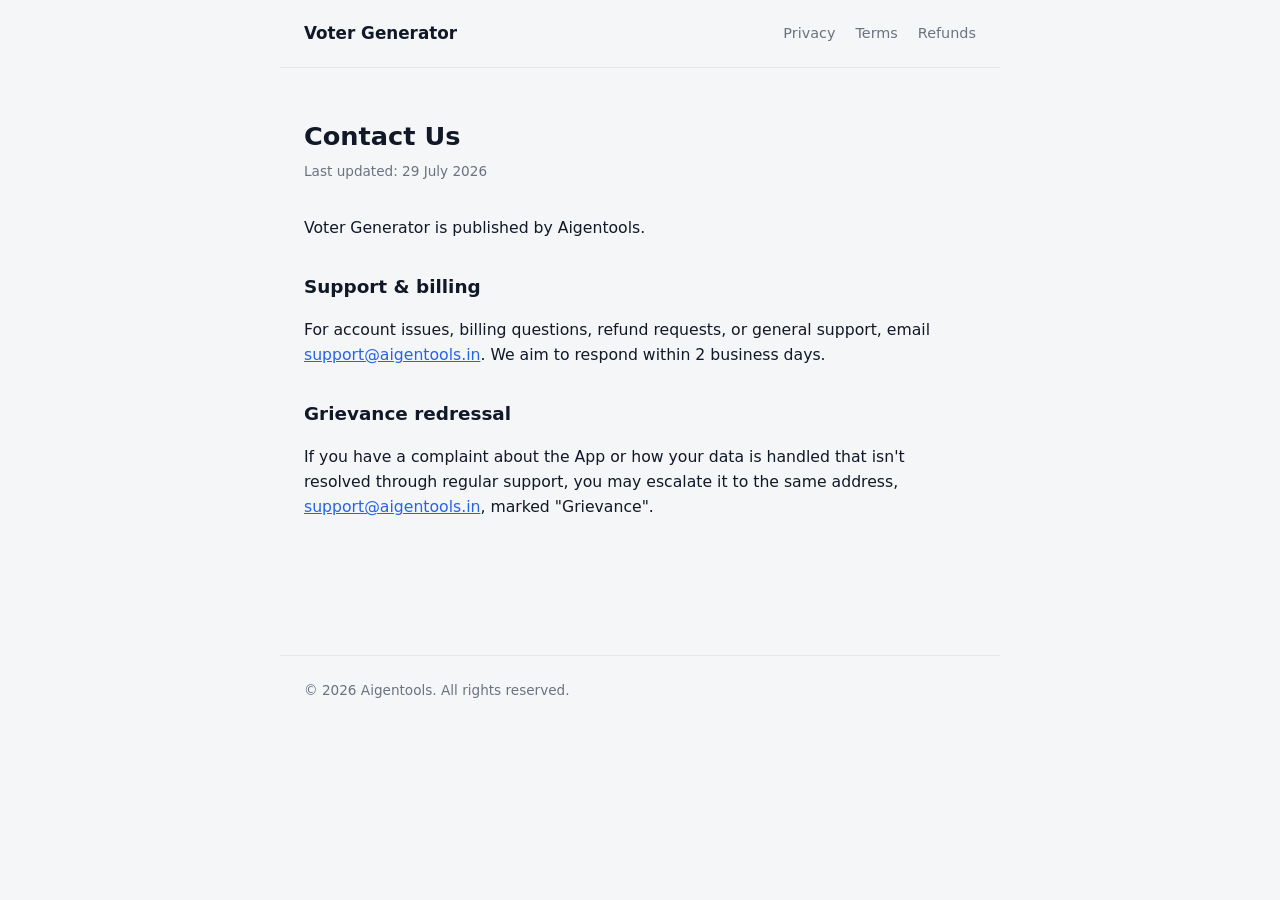
==== legal/contact-us.html @ 282017af "Add privacy policy, terms, refund policy, and contact page Static site for Voter Generator (publishe" ====
<!doctype html>
<html lang="en">
<head>
  <meta charset="utf-8" />
  <meta name="viewport" content="width=device-width, initial-scale=1" />
  <title>Contact Us — Voter Generator</title>
  <link rel="stylesheet" href="../style.css" />
</head>
<body>
  <nav class="top">
    <a class="brand" href="../index.html">Voter Generator</a>
    <div class="links">
      <a href="privacy-policy.html">Privacy</a>
      <a href="terms-of-service.html">Terms</a>
      <a href="refund-policy.html">Refunds</a>
    </div>
  </nav>

  <main class="wrap">
    <h1>Contact Us</h1>
    <p class="updated">Last updated: 29 July 2026</p>

    <p>Voter Generator is published by Aigentools.</p>

    <h2>Support &amp; billing</h2>
    <p>
      For account issues, billing questions, refund requests, or general
      support, email
      <a href="mailto:support@aigentools.in">support@aigentools.in</a>.
      We aim to respond within 2 business days.
    </p>

    <h2>Grievance redressal</h2>
    <p>
      If you have a complaint about the App or how your data is handled
      that isn't resolved through regular support, you may escalate it to
      the same address,
      <a href="mailto:support@aigentools.in">support@aigentools.in</a>,
      marked "Grievance".
    </p>
  </main>

  <footer class="legal-footer">
    &copy; <span id="year"></span> Aigentools. All rights reserved.
  </footer>
  <script>
    document.getElementById("year").textContent = new Date().getFullYear();
  </script>
</body>
</html>
---- style.css ----
:root {
  color-scheme: light dark;
  --bg: #f5f6f8;
  --surface: #ffffff;
  --border: #e5e7eb;
  --text: #111827;
  --text-muted: #6b7280;
  --accent: #2563eb;
}

@media (prefers-color-scheme: dark) {
  :root {
    --bg: #0f1115;
    --surface: #171a21;
    --border: #272c37;
    --text: #e5e7eb;
    --text-muted: #9aa3b2;
    --accent: #60a5fa;
  }
}

* {
  box-sizing: border-box;
}

body {
  margin: 0;
  background: var(--bg);
  color: var(--text);
  font-family: -apple-system, BlinkMacSystemFont, "Segoe UI", system-ui, sans-serif;
  line-height: 1.6;
}

.wrap {
  max-width: 720px;
  margin: 0 auto;
  padding: 48px 24px 80px;
}

nav.top {
  display: flex;
  align-items: center;
  justify-content: space-between;
  max-width: 720px;
  margin: 0 auto;
  padding: 20px 24px;
  border-bottom: 1px solid var(--border);
}

nav.top .brand {
  font-weight: 700;
  font-size: 1.05rem;
  color: var(--text);
  text-decoration: none;
}

nav.top .links {
  display: flex;
  gap: 20px;
}

nav.top .links a {
  color: var(--text-muted);
  text-decoration: none;
  font-size: 0.9rem;
}

nav.top .links a:hover {
  color: var(--accent);
}

h1 {
  font-size: 1.6rem;
  margin: 0 0 4px;
}

.updated {
  color: var(--text-muted);
  font-size: 0.85rem;
  margin: 0 0 32px;
}

h2 {
  font-size: 1.15rem;
  margin: 32px 0 8px;
}

p, li {
  color: var(--text);
  font-size: 0.98rem;
}

ul {
  padding-left: 22px;
}

a {
  color: var(--accent);
}

.card-grid {
  display: grid;
  grid-template-columns: repeat(auto-fill, minmax(220px, 1fr));
  gap: 16px;
  margin-top: 24px;
}

.card-link {
  display: block;
  padding: 20px;
  background: var(--surface);
  border: 1px solid var(--border);
  border-radius: 10px;
  text-decoration: none;
  color: var(--text);
}

.card-link strong {
  display: block;
  margin-bottom: 4px;
  font-size: 1rem;
}

.card-link span {
  color: var(--text-muted);
  font-size: 0.85rem;
}

.card-link:hover {
  border-color: var(--accent);
}

footer.legal-footer {
  max-width: 720px;
  margin: 40px auto 0;
  padding: 24px;
  border-top: 1px solid var(--border);
  color: var(--text-muted);
  font-size: 0.85rem;
}
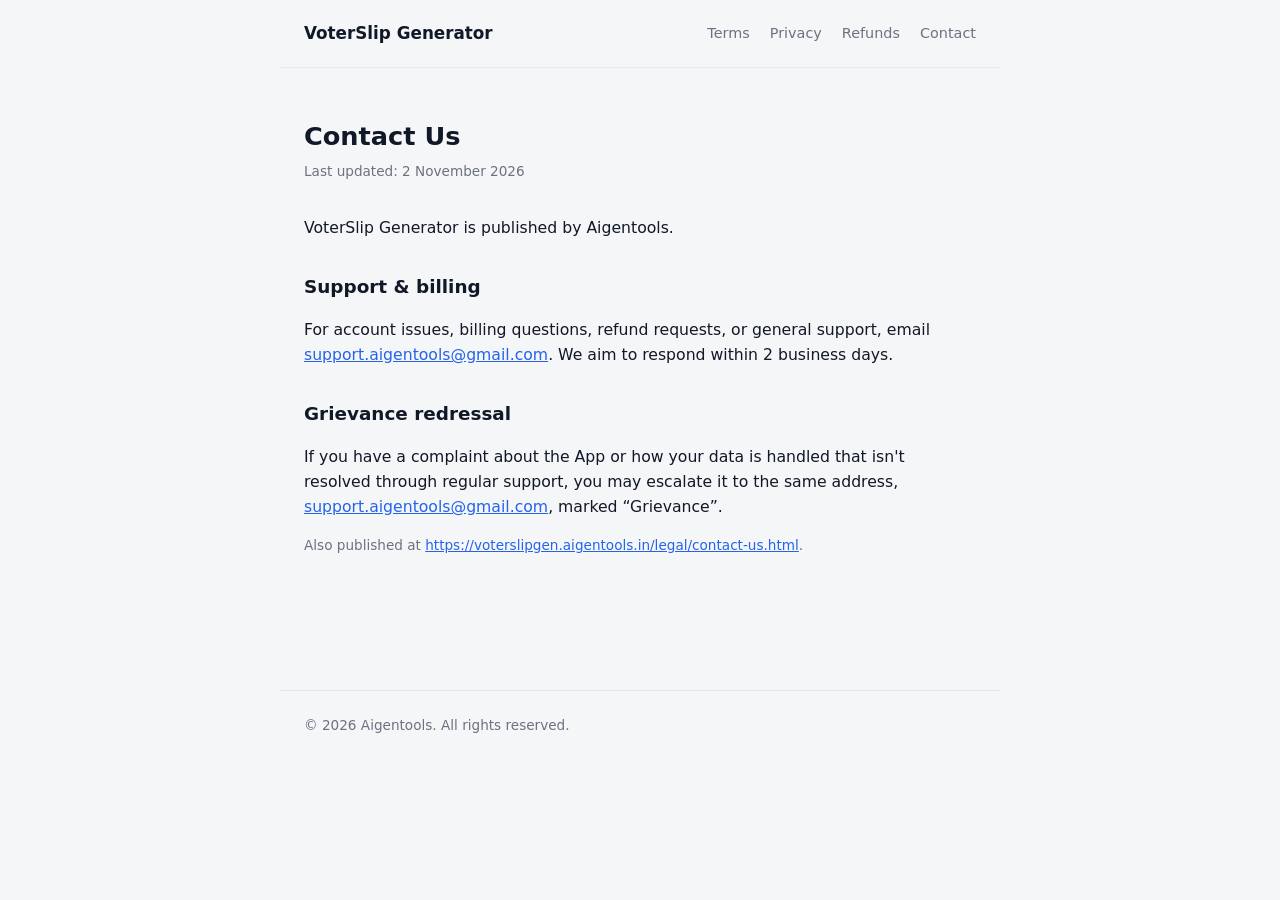
==== commit b9d9377b: "Regenerate from legal/ (terms version 2026-11-02) Every file here is now generated by legal/build.py" ====
--- a/legal/contact-us.html
+++ b/legal/contact-us.html
@@ -3,30 +3,29 @@
 <head>
   <meta charset="utf-8" />
   <meta name="viewport" content="width=device-width, initial-scale=1" />
-  <title>Contact Us — Voter Generator</title>
+  <title>Contact Us — VoterSlip Generator</title>
+  <meta name="description" content="How to contact Aigentools about VoterSlip Generator." />
+  <link rel="canonical" href="https://voterslipgen.aigentools.in/legal/contact-us.html" />
   <link rel="stylesheet" href="../style.css" />
 </head>
 <body>
+  <!-- GENERATED by legal/build.py in mjogdand/voterslip-desktop-app from legal/. Do not edit here:
+       edit legal/ there and run legal/publish-legal-site.sh. -->
   <nav class="top">
-    <a class="brand" href="../index.html">Voter Generator</a>
-    <div class="links">
-      <a href="privacy-policy.html">Privacy</a>
-      <a href="terms-of-service.html">Terms</a>
-      <a href="refund-policy.html">Refunds</a>
-    </div>
+    <a class="brand" href="../index.html">VoterSlip Generator</a>
+    <div class="links"><a href="../legal/terms-of-service.html">Terms</a><a href="../legal/privacy-policy.html">Privacy</a><a href="../legal/refund-policy.html">Refunds</a><a href="../legal/contact-us.html">Contact</a></div>
   </nav>
 
   <main class="wrap">
     <h1>Contact Us</h1>
-    <p class="updated">Last updated: 29 July 2026</p>
+    <p class="updated">Last updated: 2 November 2026</p>
 
-    <p>Voter Generator is published by Aigentools.</p>
+    <p>VoterSlip Generator is published by Aigentools.</p>
 
     <h2>Support &amp; billing</h2>
     <p>
       For account issues, billing questions, refund requests, or general
-      support, email
-      <a href="mailto:support@aigentools.in">support@aigentools.in</a>.
+      support, email <a href="mailto:support.aigentools@gmail.com">support.aigentools@gmail.com</a>.
       We aim to respond within 2 business days.
     </p>
 
@@ -34,10 +33,11 @@
     <p>
       If you have a complaint about the App or how your data is handled
       that isn't resolved through regular support, you may escalate it to
-      the same address,
-      <a href="mailto:support@aigentools.in">support@aigentools.in</a>,
-      marked "Grievance".
+      the same address, <a href="mailto:support.aigentools@gmail.com">support.aigentools@gmail.com</a>, marked
+      &ldquo;Grievance&rdquo;.
     </p>
+
+    <p class="site-note">Also published at <a href="https://voterslipgen.aigentools.in/legal/contact-us.html">https://voterslipgen.aigentools.in/legal/contact-us.html</a>.</p>
   </main>
 
   <footer class="legal-footer">
--- a/style.css
+++ b/style.css
@@ -1,3 +1,6 @@
+/* legal.aigentools.in stylesheet. Source of truth: legal/legal-site.css in mjogdand/voterslip-desktop-app;
+   published by legal/publish-legal-site.sh. Do not edit the copy in voter-generator-legal. */
+
 :root {
   color-scheme: light dark;
   --bg: #f5f6f8;
@@ -138,3 +141,59 @@
   color: var(--text-muted);
   font-size: 0.85rem;
 }
+
+nav.top .links {
+  flex-wrap: wrap;
+  justify-content: flex-end;
+  row-gap: 4px;
+}
+
+ol {
+  padding-left: 24px;
+}
+
+h3 {
+  font-size: 1rem;
+  margin: 24px 0 8px;
+}
+
+.legal-version {
+  color: var(--text-muted);
+  font-size: 0.85rem;
+}
+
+/* Key terms: the points a user must not miss, boxed and numbered so they do
+   not read as one more paragraph of legal text. */
+.legal-key {
+  margin: 24px 0;
+  padding: 18px 22px;
+  background: #fff6e5;
+  border: 2px solid #e3a008;
+  border-left-width: 8px;
+  border-radius: 10px;
+}
+
+.legal-key h2,
+.legal-key h3 {
+  margin-top: 0;
+}
+
+.legal-key li {
+  margin-bottom: 8px;
+}
+
+.legal-key p:last-child {
+  margin-bottom: 0;
+}
+
+@media (prefers-color-scheme: dark) {
+  .legal-key {
+    background: #2a2312;
+    border-color: #d39b1c;
+  }
+}
+
+.site-note {
+  color: var(--text-muted);
+  font-size: 0.85rem;
+}
